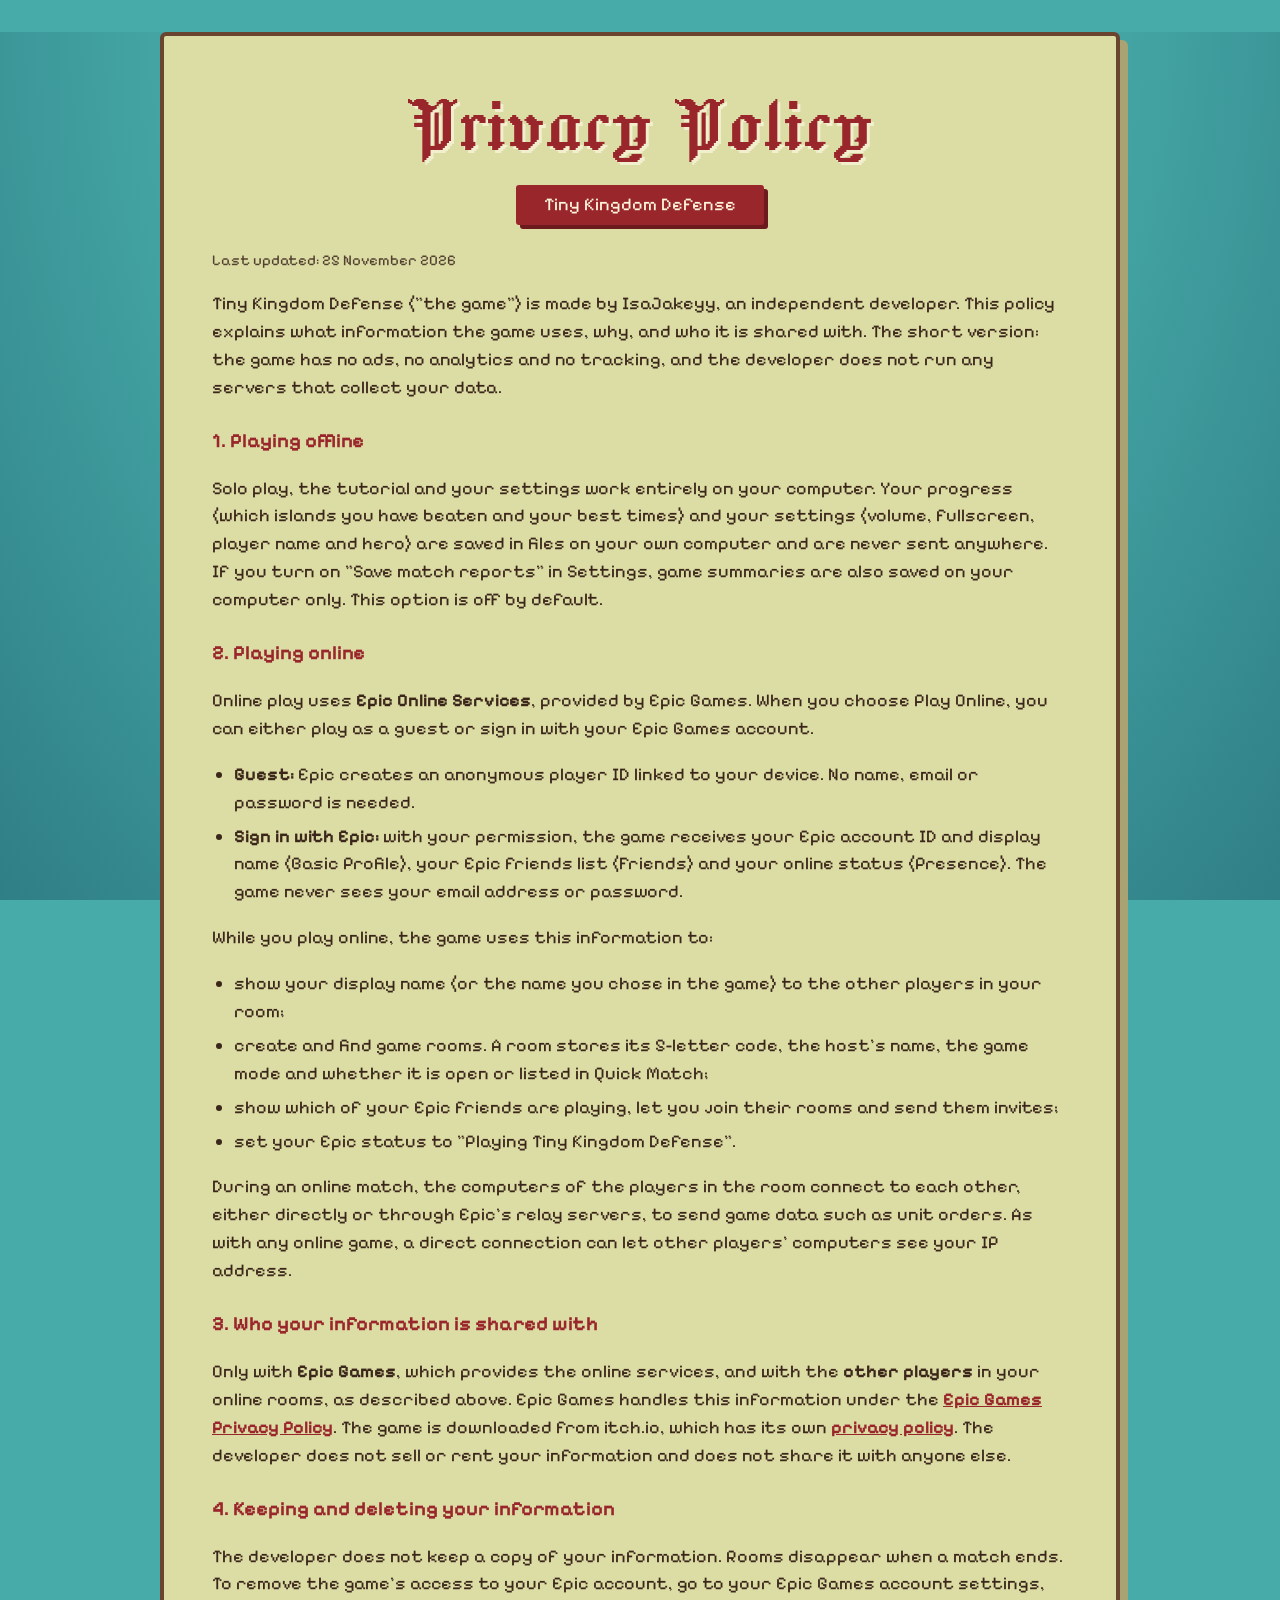
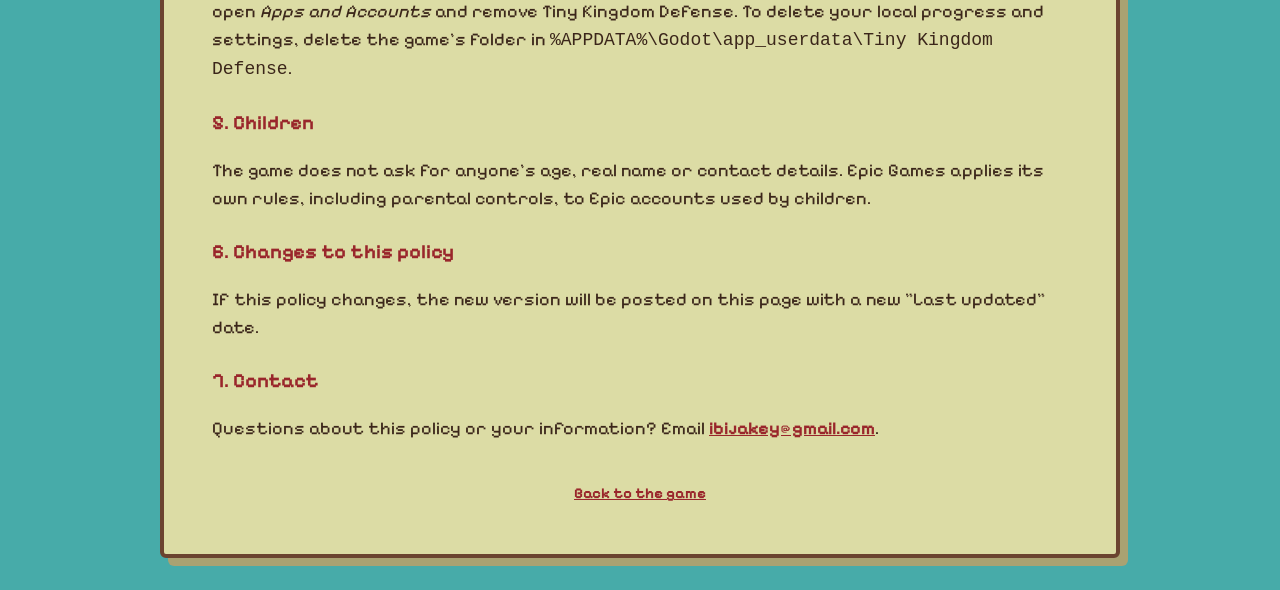
==== privacy.html @ abd17a8c "Add files via upload" ====
<!doctype html>
<html lang="en">
<head>
	<meta charset="utf-8">
	<meta name="viewport" content="width=device-width, initial-scale=1">
	<title>Privacy Policy - Tiny Kingdom Defense</title>
	<meta name="description" content="Privacy policy for Tiny Kingdom Defense.">
	<link rel="icon" href="favicon.ico">
	<link rel="preconnect" href="https://fonts.googleapis.com">
	<link rel="preconnect" href="https://fonts.gstatic.com" crossorigin>
	<link href="https://fonts.googleapis.com/css2?family=Jacquard+24&family=Pixelify+Sans:wght@400;700&display=swap" rel="stylesheet">
	<link rel="stylesheet" href="style.css">
</head>
<body>
<main class="scroll">
	<h1>Privacy Policy</h1>
	<span class="ribbon">Tiny Kingdom Defense</span>
	<p class="small">Last updated: 25 November 2026</p>

	<p>Tiny Kingdom Defense ("the game") is made by IsaJakeyy, an independent developer. This policy explains what
	information the game uses, why, and who it is shared with. The short version: the game has no ads, no
	analytics and no tracking, and the developer does not run any servers that collect your data.</p>

	<h3>1. Playing offline</h3>
	<p>Solo play, the tutorial and your settings work entirely on your computer. Your progress (which islands you
	have beaten and your best times) and your settings (volume, fullscreen, player name and hero) are saved in
	files on your own computer and are never sent anywhere. If you turn on "Save match reports" in Settings, game
	summaries are also saved on your computer only. This option is off by default.</p>

	<h3>2. Playing online</h3>
	<p>Online play uses <strong>Epic Online Services</strong>, provided by Epic Games. When you choose
	Play Online, you can either play as a guest or sign in with your Epic Games account.</p>
	<ul>
		<li><strong>Guest:</strong> Epic creates an anonymous player ID linked to your device. No name, email or
		password is needed.</li>
		<li><strong>Sign in with Epic:</strong> with your permission, the game receives your Epic account ID and
		display name (Basic Profile), your Epic friends list (Friends) and your online status (Presence). The game
		never sees your email address or password.</li>
	</ul>
	<p>While you play online, the game uses this information to:</p>
	<ul>
		<li>show your display name (or the name you chose in the game) to the other players in your room;</li>
		<li>create and find game rooms. A room stores its 5-letter code, the host's name, the game mode and
		whether it is open or listed in Quick Match;</li>
		<li>show which of your Epic friends are playing, let you join their rooms and send them invites;</li>
		<li>set your Epic status to "Playing Tiny Kingdom Defense".</li>
	</ul>
	<p>During an online match, the computers of the players in the room connect to each other, either directly
	or through Epic's relay servers, to send game data such as unit orders. As with any online game, a direct
	connection can let other players' computers see your IP address.</p>

	<h3>3. Who your information is shared with</h3>
	<p>Only with <strong>Epic Games</strong>, which provides the online services, and with the
	<strong>other players</strong> in your online rooms, as described above. Epic Games handles this information
	under the <a href="https://legal.epicgames.com/epicgames/privacy-policy">Epic Games Privacy Policy</a>.
	The game is downloaded from itch.io, which has its own
	<a href="https://itch.io/docs/legal/privacy-policy">privacy policy</a>. The developer does not sell or rent
	your information and does not share it with anyone else.</p>

	<h3>4. Keeping and deleting your information</h3>
	<p>The developer does not keep a copy of your information. Rooms disappear when a match ends. To remove the
	game's access to your Epic account, go to your Epic Games account settings, open <em>Apps and Accounts</em>
	and remove Tiny Kingdom Defense. To delete your local progress and settings, delete the game's folder in
	<code>%APPDATA%\Godot\app_userdata\Tiny Kingdom Defense</code>.</p>

	<h3>5. Children</h3>
	<p>The game does not ask for anyone's age, real name or contact details. Epic Games applies its own rules,
	including parental controls, to Epic accounts used by children.</p>

	<h3>6. Changes to this policy</h3>
	<p>If this policy changes, the new version will be posted on this page with a new "Last updated" date.</p>

	<h3>7. Contact</h3>
	<p>Questions about this policy or your information? Email
	<a href="mailto:ibijakey@gmail.com">ibijakey@gmail.com</a>.</p>

	<footer>
		<a href="index.html">Back to the game</a>
	</footer>
</main>
</body>
</html>
---- style.css ----
/* Tiny Kingdom Defense website. Colours match the game and the itch.io page. */
:root {
	--sea: #47aba9;
	--sea-deep: #2f7f86;
	--parchment: #dcdca5;
	--parchment-dark: #a9a272;
	--ink: #3b261a;
	--red: #99262b;
	--wood: #6b4430;
}
* { box-sizing: border-box; }
html { background: var(--sea); }
body {
	margin: 0;
	background: radial-gradient(ellipse at top, #5bbcb9 0%, var(--sea) 45%, var(--sea-deep) 100%) fixed;
	color: var(--ink);
	font: 18px/1.55 "Pixelify Sans", system-ui, sans-serif;
	min-height: 100vh;
}
.scroll {
	max-width: 960px;
	margin: 32px auto;
	padding: 40px 48px 48px;
	background: var(--parchment);
	border: 4px solid var(--wood);
	border-radius: 6px;
	box-shadow: 8px 8px 0 var(--parchment-dark), 0 0 0 4px var(--parchment) inset;
}
@media (max-width: 1000px) { .scroll { margin: 16px; padding: 24px 20px 32px; } }
h1, h2 {
	font-family: "Jacquard 24", Georgia, serif;
	font-weight: 400;
	color: var(--red);
	line-height: 1.1;
	margin: 0 0 12px;
}
h1 { font-size: clamp(48px, 9vw, 88px); text-align: center; text-shadow: 3px 3px 0 #f2efcf; }
h2 { font-size: 44px; margin-top: 36px; }
h3 { color: var(--red); margin: 24px 0 6px; font-size: 20px; }
.ribbon {
	display: block;
	width: fit-content;
	margin: 0 auto 24px;
	padding: 6px 28px;
	background: var(--red);
	color: #fff6dc;
	border-radius: 3px;
	box-shadow: 4px 4px 0 #6d1a1e;
	text-align: center;
}
a { color: var(--red); font-weight: 700; }
a:hover { color: #c0333a; }
.hero { display: block; width: 100%; height: auto; border: 4px solid var(--wood); border-radius: 4px; image-rendering: pixelated; }
.cta { text-align: center; margin: 28px 0 8px; }
.button {
	display: inline-block;
	padding: 14px 36px;
	background: var(--sea-deep);
	color: #fff;
	text-decoration: none;
	font-size: 24px;
	border: 3px solid #1f5a60;
	border-radius: 6px;
	box-shadow: 0 5px 0 #1f5a60;
}
.button:hover { background: #3a9097; color: #fff; }
.small { font-size: 15px; opacity: 0.85; }
ul { padding-left: 22px; }
li { margin: 6px 0; }
.shots { display: grid; grid-template-columns: repeat(auto-fit, minmax(260px, 1fr)); gap: 16px; margin-top: 16px; }
.shots img { width: 100%; height: auto; border: 3px solid var(--wood); border-radius: 4px; }
footer { text-align: center; margin-top: 40px; font-size: 15px; }
footer a { margin: 0 10px; }
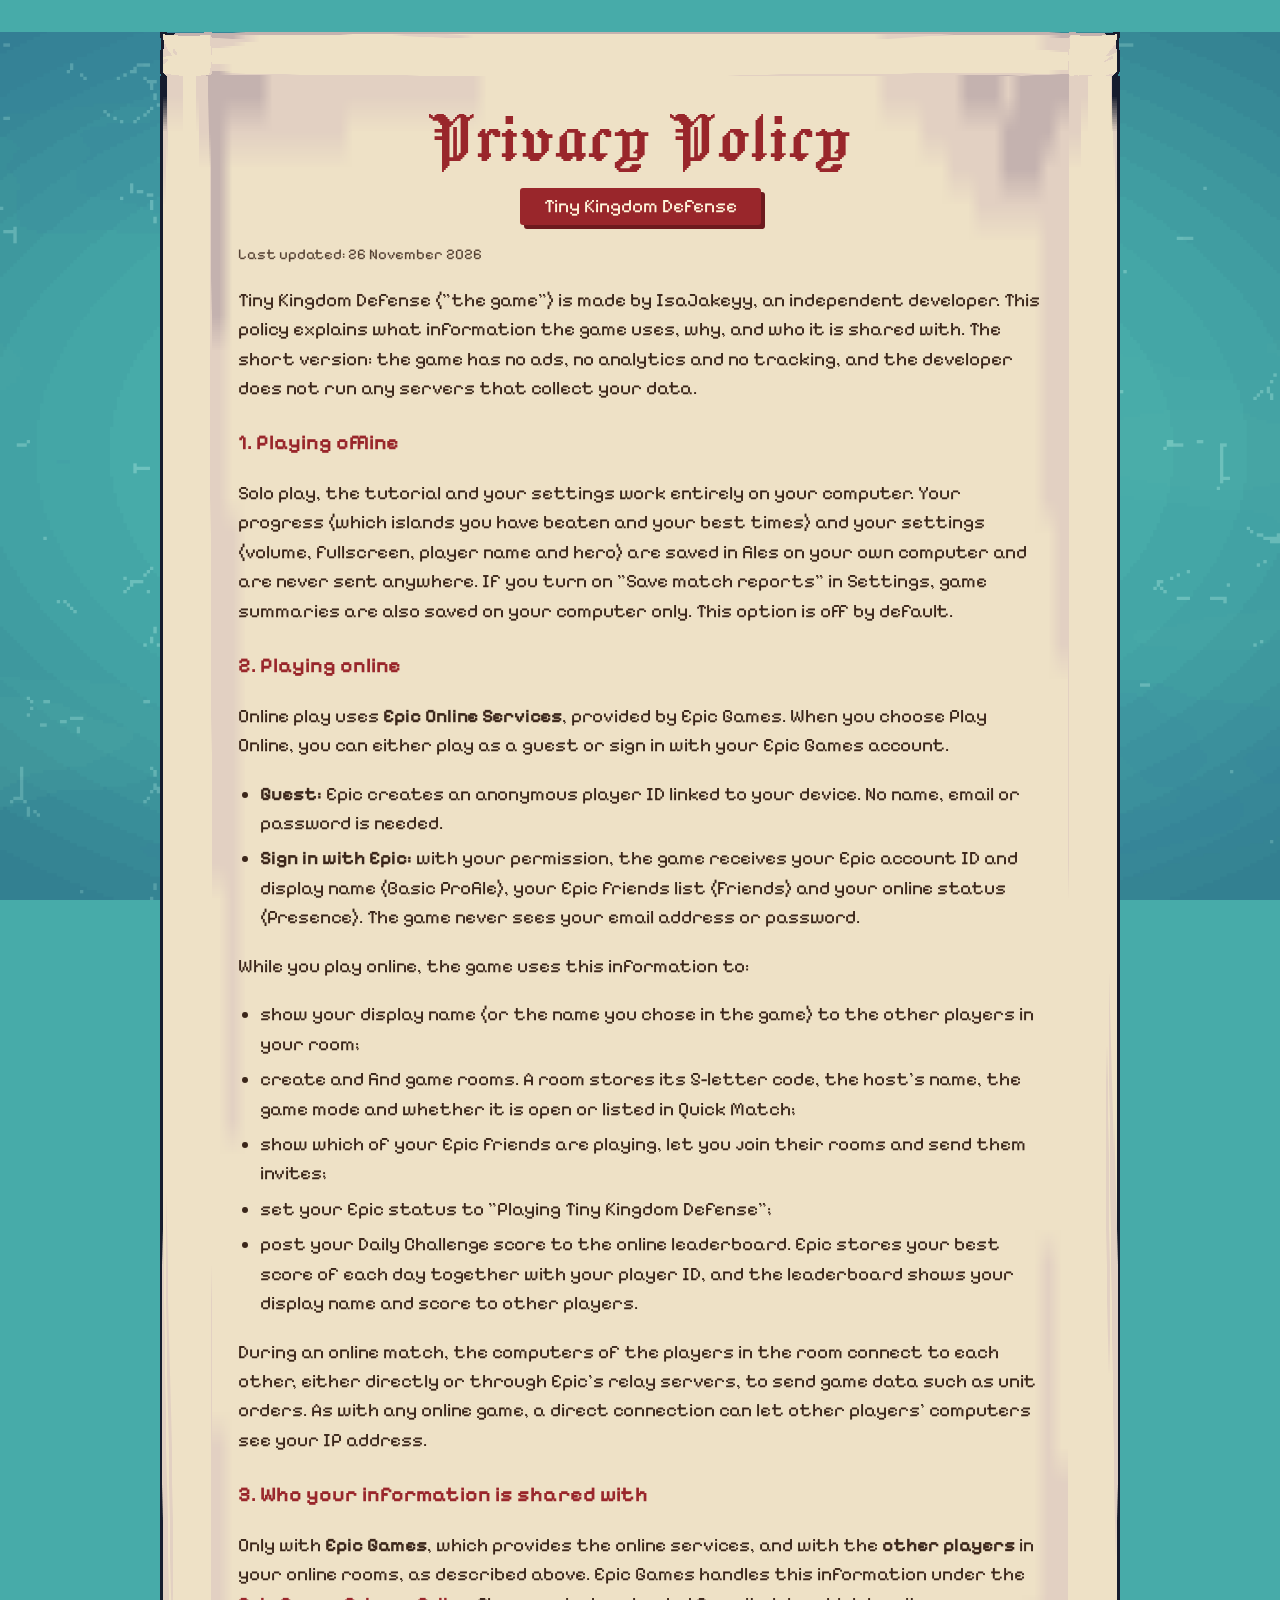
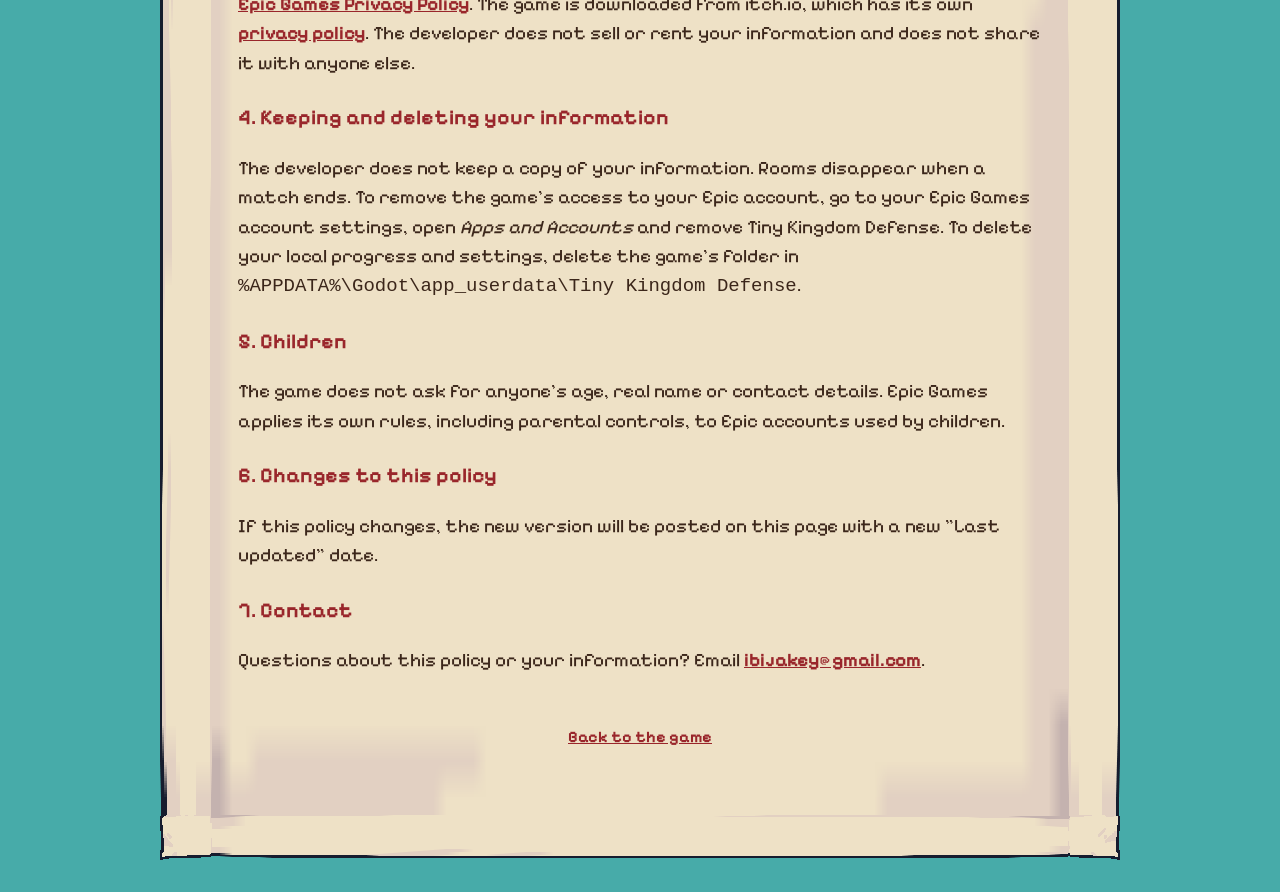
==== commit c85d27bf: "Add files via upload" ====
--- a/privacy.html
+++ b/privacy.html
@@ -15,7 +15,7 @@
 <main class="scroll">
 	<h1>Privacy Policy</h1>
 	<span class="ribbon">Tiny Kingdom Defense</span>
-	<p class="small">Last updated: 25 November 2026</p>
+	<p class="small">Last updated: 26 November 2026</p>
 
 	<p>Tiny Kingdom Defense ("the game") is made by IsaJakeyy, an independent developer. This policy explains what
 	information the game uses, why, and who it is shared with. The short version: the game has no ads, no
@@ -43,7 +43,9 @@
 		<li>create and find game rooms. A room stores its 5-letter code, the host's name, the game mode and
 		whether it is open or listed in Quick Match;</li>
 		<li>show which of your Epic friends are playing, let you join their rooms and send them invites;</li>
-		<li>set your Epic status to "Playing Tiny Kingdom Defense".</li>
+		<li>set your Epic status to "Playing Tiny Kingdom Defense";</li>
+		<li>post your Daily Challenge score to the online leaderboard. Epic stores your best score of each day
+		together with your player ID, and the leaderboard shows your display name and score to other players.</li>
 	</ul>
 	<p>During an online match, the computers of the players in the room connect to each other, either directly
 	or through Epic's relay servers, to send game data such as unit orders. As with any online game, a direct
--- a/style.css
+++ b/style.css
@@ -1,73 +1,281 @@
-/* Tiny Kingdom Defense website. Colours match the game and the itch.io page. */
+/* Tiny Kingdom Defense website.
+   Every frame, button, ribbon, sprite and island is real Tiny Swords pack art (Pixel Frog),
+   stitched/rendered from the game (TinySwords/tests/web_export.tscn). Colours match the game. */
 :root {
 	--sea: #47aba9;
-	--sea-deep: #2f7f86;
+	--sea-deep: #2b7177;
+	--cream: #f4ecd2;
 	--parchment: #dcdca5;
 	--parchment-dark: #a9a272;
 	--ink: #3b261a;
 	--red: #99262b;
-	--wood: #6b4430;
+	--red-dark: #6d1a1e;
+	--gold: #f0c75e;
+	--slate-text: #ece6d6;
 }
 * { box-sizing: border-box; }
-html { background: var(--sea); }
+html { background: var(--sea); scroll-behavior: smooth; }
 body {
 	margin: 0;
-	background: radial-gradient(ellipse at top, #5bbcb9 0%, var(--sea) 45%, var(--sea-deep) 100%) fixed;
 	color: var(--ink);
-	font: 18px/1.55 "Pixelify Sans", system-ui, sans-serif;
-	min-height: 100vh;
-}
+	font: 19px/1.55 "Pixelify Sans", system-ui, sans-serif;
+	background: var(--sea) url("images/sea.png") center top / cover fixed;
+	overflow-x: hidden;
+}
+img { image-rendering: pixelated; }
+a { color: var(--red); font-weight: 700; }
+a:hover { color: #c0333a; }
+h1, h2, h3 { font-weight: 400; margin: 0; }
+
+/* ---------- pack 9-slice pieces ---------- */
+.paper {
+	border: solid transparent;
+	border-width: 44px 52px 45px 52px;
+	border-image: url("images/ui/paper.png") 44 52 45 52 fill / 44px 52px 45px 52px;
+	padding: 4px 6px;
+}
+.slate {
+	border: solid transparent;
+	border-width: 44px 55px 43px 55px;
+	border-image: url("images/ui/special.png") 44 55 43 55 fill / 44px 55px 43px 55px;
+	color: var(--slate-text);
+	padding: 8px 10px;
+}
+.wood {
+	border: solid transparent;
+	border-width: 85px 84px 103px 84px;
+	border-image: url("images/ui/wood.png") 85 84 103 84 fill / 85px 84px 103px 84px;
+}
+.ribbon-blue, .ribbon-red {
+	display: inline-block;
+	height: 103px;
+	line-height: 86px;
+	padding: 0 18px;
+	border: solid transparent;
+	border-width: 0 97px 0 98px;
+	border-image: url("images/ui/ribbon_blue.png") 0 97 0 98 fill / 0 97px 0 98px;
+	white-space: nowrap;
+}
+.ribbon-red { border-image-source: url("images/ui/ribbon_red.png"); }
+.ribbon-small { transform: scale(0.62); transform-origin: center; margin: -20px -40px; }
+
+/* Pack button, its frame drawn at exactly half size (crisp pixels, sensible height). */
+.btn {
+	display: inline-block;
+	min-width: 200px;
+	padding: 4px 30px 12px;
+	border: solid transparent;
+	border-width: 24px 23px;
+	border-image: url("images/ui/btn_blue.png") 47 45 47 45 fill / 24px 23px;
+	color: #fff;
+	text-decoration: none;
+	text-align: center;
+	font-size: 32px;
+	line-height: 1.2;
+	font-weight: 700;
+	text-shadow: 0 3px 0 #1d3f56, 2px 0 0 #1d3f56, -2px 0 0 #1d3f56, 0 -2px 0 #1d3f56;
+	transition: transform 0.12s, filter 0.12s;
+}
+.btn:hover { color: #fffbe2; filter: brightness(1.12); transform: scale(1.05); }
+.btn:active { border-image-source: url("images/ui/btn_blue_down.png"); border-image-slice: 36 50 49 50 fill; padding: 10px 30px 6px; }
+.btn.small-btn { font-size: 22px; min-width: 0; padding: 0 16px 8px; }
+.btn.red { border-image-source: url("images/ui/btn_red.png"); text-shadow: 0 3px 0 #5b1418, 2px 0 0 #5b1418, -2px 0 0 #5b1418, 0 -2px 0 #5b1418; }
+
+/* Big pixel titles: red with a cream outline, like the game's logo. */
+.title-text {
+	font-family: "Jacquard 24", Georgia, serif;
+	color: var(--red);
+	text-shadow:
+		3px 0 0 var(--cream), -3px 0 0 var(--cream), 0 3px 0 var(--cream), 0 -3px 0 var(--cream),
+		3px 3px 0 var(--cream), -3px 3px 0 var(--cream), 3px -3px 0 var(--cream), -3px -3px 0 var(--cream),
+		0 9px 0 rgba(10, 40, 48, 0.35);
+}
+.light-text { color: #fffbea; text-shadow: 0 2px 0 rgba(20, 30, 40, 0.65), 2px 0 0 rgba(20, 30, 40, 0.4), -2px 0 0 rgba(20, 30, 40, 0.4); }
+
+/* ---------- animated pack sprites ----------
+   <i class="sp" style="--img:url(...); --n:frames; --w:frame px; --h:frame px; --t:loop time"> */
+.sp {
+	display: block;
+	width: var(--w);
+	height: var(--h);
+	background: var(--img) 0 0 / calc(var(--n) * 100%) 100% no-repeat;
+	image-rendering: pixelated;
+	animation: sp var(--t, 1s) steps(var(--n), jump-none) infinite;
+	animation-delay: var(--d, 0s);
+	pointer-events: none;
+}
+@keyframes sp { to { background-position-x: 100%; } }
+.flip { transform: scaleX(-1); }
+
+/* A floating island with things standing on it. Children are placed with --x/--y (feet). */
+.isle { position: relative; display: inline-block; animation: bob 4.4s ease-in-out infinite; animation-delay: var(--bob, 0s); }
+.isle > img.ground { display: block; }
+.isle > .on { position: absolute; left: var(--x); top: var(--y); transform: translate(-50%, -100%); }
+.isle > .on.flip { transform: translate(-50%, -100%) scaleX(-1); }
+@keyframes bob { 50% { transform: translateY(-8px); } }
+
+/* ---------- hero ---------- */
+.hero {
+	position: relative;
+	min-height: clamp(640px, 100vh, 1080px);
+	display: grid;
+	place-items: center;
+	padding: 90px 16px 60px;
+	background: url("images/hero_bg.png") center / cover no-repeat;
+	overflow: hidden;
+}
+.hero::after {  /* soft fade into the page sea */
+	content: "";
+	position: absolute;
+	inset: auto 0 0 0;
+	height: 120px;
+	background: linear-gradient(transparent, rgba(43, 113, 119, 0.35));
+	pointer-events: none;
+}
+.topnav {
+	position: absolute;
+	top: 18px;
+	left: 50%;
+	transform: translateX(-50%);
+	display: flex;
+	gap: 26px;
+	z-index: 3;
+	font-size: 20px;
+}
+.topnav a { white-space: nowrap; color: #fffbea; text-decoration: none; font-weight: 700; text-shadow: 0 2px 0 rgba(20, 30, 40, 0.7); }
+.topnav a:hover { color: var(--gold); }
+.hero-inner { position: relative; z-index: 2; text-align: center; }
+.logo { display: flex; flex-direction: column; align-items: center; animation: bob 3.6s ease-in-out infinite; }
+.logo-top { font-size: clamp(64px, 11vw, 168px); line-height: 0.9; }
+.logo-sub { margin-top: -6px; font-family: "Jacquard 24", Georgia, serif; font-size: 72px; color: var(--red); }
+.tagline { margin: 22px 0 0; font-size: 24px; color: #fff6dc; transform: scale(0.85); }
+.cta-row { margin-top: 6px; }
+.hero-note { margin: 0; font-size: 20px; }
+.clouds { position: absolute; inset: 0; pointer-events: none; z-index: 1; }
+.cloud { position: absolute; left: -620px; opacity: 0.55; animation: drift linear infinite; }
+.cloud.c1 { top: 6%; animation-duration: 95s; }
+.cloud.c2 { top: 44%; animation-duration: 120s; animation-delay: -60s; }
+.cloud.c3 { top: 72%; animation-duration: 105s; animation-delay: -30s; }
+@keyframes drift { to { transform: translateX(calc(100vw + 700px)); } }
+.duck { position: absolute; z-index: 1; top: 13%; left: 62%; animation: paddle 16s ease-in-out infinite; }
+@keyframes paddle { 50% { transform: translateX(120px); } }
+
+/* ---------- page sections ---------- */
+section { position: relative; padding: 70px 16px; }
+.wrap { max-width: 1140px; margin: 0 auto; }
+.section-title { text-align: center; margin-bottom: 36px; }
+.section-title h2 { font-size: clamp(48px, 7vw, 84px); line-height: 1; }
+.section-title p { margin: 10px auto 0; max-width: 700px; font-size: 21px; }
+
+.trailer { text-align: center; }
+.trailer .wood { display: inline-block; max-width: 100%; }
+.trailer img { display: block; width: 100%; max-width: 960px; height: auto; }
+
+.features { display: grid; grid-template-columns: repeat(3, minmax(0, 1fr)); gap: 22px; }
+.feature { text-align: center; }
+.feature .art { height: 150px; display: flex; align-items: flex-end; justify-content: center; margin-bottom: 4px; }
+.feature h3 { font-family: "Jacquard 24", Georgia, serif; font-size: 40px; color: var(--red); line-height: 1; }
+.feature p { margin: 8px 0 0; font-size: 18px; }
+.avatars { display: flex; flex-wrap: wrap; gap: 4px; }
+.avatars img { width: 52px; height: 52px; }
+
+/* Daily Challenge */
+.daily { display: grid; grid-template-columns: minmax(0, 1fr) minmax(0, 1.6fr); gap: 26px; align-items: start; }
+.today h3 { color: var(--gold); font-size: 22px; letter-spacing: 1px; }
+.today .mode { font-family: "Jacquard 24", Georgia, serif; font-size: 64px; line-height: 1; color: #fff; margin: 6px 0 4px; }
+.today .twist { color: var(--gold); font-weight: 700; }
+.today p { margin: 8px 0; }
+.today .count { font-size: 30px; color: #fff; }
+.modes { display: grid; grid-template-columns: repeat(3, 1fr); gap: 14px; }
+.mode-card { text-align: center; }
+.mode-card button { all: unset; cursor: zoom-in; display: block; }
+.mode-card img.shot { width: 100%; height: auto; aspect-ratio: 16 / 10; object-fit: cover; border: 4px solid #1d2026; border-radius: 4px; box-shadow: 0 4px 0 rgba(0, 0, 0, 0.35); }
+.mode-card h4 { margin: 10px 0 2px; font-family: "Jacquard 24", Georgia, serif; font-weight: 400; font-size: 36px; color: #fff; }
+.mode-card p { margin: 0; font-size: 16px; color: var(--slate-text); }
+.mode-card.is-today img.shot { border-color: var(--gold); }
+.mode-card .today-tag { display: inline-block; margin-top: 6px; padding: 2px 10px; border-radius: 3px; background: var(--gold); color: var(--ink); font-size: 14px; font-weight: 700; visibility: hidden; }
+.mode-card.is-today .today-tag { visibility: visible; }
+
+/* Heroes */
+.heroes { display: grid; grid-template-columns: repeat(4, minmax(0, 1fr)); gap: 10px; text-align: center; }
+.hero-card .isle { margin-top: 40px; max-width: 100%; }
+.hero-card .isle > img.ground { max-width: 100%; height: auto; }
+.hero-card .name { margin: -26px auto 0; position: relative; z-index: 2; font-family: "Jacquard 24", Georgia, serif; font-size: 50px; color: #fff6dc; text-shadow: 0 3px 0 var(--red-dark); }
+.hero-card p { margin: -10px 6px 0; font-size: 17px; }
+.hero-card .abil { color: #fffbea; font-weight: 700; font-size: 16px; margin-top: 6px; }
+
+/* Screenshots */
+.gallery { display: grid; grid-template-columns: repeat(3, 1fr); gap: 18px; }
+.gallery button { all: unset; cursor: zoom-in; display: block; }
+.gallery img { display: block; width: 100%; height: auto; border: 4px solid var(--ink); border-radius: 4px; box-shadow: 6px 6px 0 rgba(20, 40, 48, 0.35); transition: transform 0.15s; }
+.gallery button:hover img, .mode-card button:hover img.shot { transform: translateY(-4px) rotate(-0.5deg); }
+.gallery figcaption { margin-top: 6px; text-align: center; font-size: 17px; }
+
+dialog.lightbox { border: 0; padding: 0; background: transparent; max-width: 96vw; }
+dialog.lightbox::backdrop { background: rgba(10, 25, 30, 0.82); }
+dialog.lightbox img { display: block; max-width: 94vw; max-height: 86vh; border: 4px solid var(--ink); border-radius: 4px; }
+dialog.lightbox p { margin: 8px 0 0; text-align: center; color: #fffbea; }
+
+/* Together */
+.together { display: grid; grid-template-columns: repeat(3, 1fr); gap: 22px; }
+
+/* Final call to action: the duel island */
+.finale { text-align: center; padding-bottom: 40px; }
+.finale .isle { margin: 120px auto 0; }
+
+footer { text-align: center; padding: 30px 16px 40px; font-size: 16px; }
+footer a { margin: 0 12px; color: #fffbea; text-shadow: 0 2px 0 rgba(20, 30, 40, 0.6); }
+footer p { margin: 10px 0 0; }
+
+/* ---------- smaller screens ---------- */
+@media (max-width: 1000px) {
+	.features, .together { grid-template-columns: 1fr 1fr; }
+	.daily { grid-template-columns: 1fr; }
+	.heroes { grid-template-columns: 1fr 1fr; row-gap: 30px; }
+	.gallery { grid-template-columns: 1fr 1fr; }
+}
+@media (max-width: 640px) {
+	body { font-size: 17px; }
+	.topnav { gap: 12px; font-size: 14px; white-space: nowrap; }
+	.features, .together, .modes, .gallery { grid-template-columns: 1fr; }
+	.logo-top { font-size: clamp(40px, 13vw, 90px); }
+	/* Ribbons at exactly half size on phones. */
+	.ribbon-blue:not(.ribbon-small), .ribbon-red:not(.ribbon-small) {
+		height: 52px;
+		line-height: 44px;
+		padding: 0 6px;
+		border-width: 0 48px 0 49px;
+		border-image-width: 0 48px 0 49px;
+	}
+	.logo-sub { font-size: 38px; }
+	.tagline { font-size: 15px; transform: none; }
+	.tagline .opt { display: none; }
+	.btn { min-width: 0; font-size: 26px; }
+	.hero-note { font-size: 16px; }
+	.wood { border-width: 42px 42px 52px 42px; border-image-width: 42px 42px 52px 42px; }
+	.paper { border-width: 30px 34px 30px 34px; border-image-width: 30px 34px 30px 34px; }
+	.slate { border-width: 30px 36px 30px 36px; border-image-width: 30px 36px 30px 36px; }
+	.heroes .isle, .finale .isle { transform: scale(0.8); }
+}
+@media (prefers-reduced-motion: reduce) {
+	*, *::before, *::after { animation: none !important; transition: none !important; }
+	html { scroll-behavior: auto; }
+}
+
+/* ---------- simple text pages (privacy policy) ---------- */
 .scroll {
 	max-width: 960px;
 	margin: 32px auto;
-	padding: 40px 48px 48px;
-	background: var(--parchment);
-	border: 4px solid var(--wood);
-	border-radius: 6px;
-	box-shadow: 8px 8px 0 var(--parchment-dark), 0 0 0 4px var(--parchment) inset;
-}
-@media (max-width: 1000px) { .scroll { margin: 16px; padding: 24px 20px 32px; } }
-h1, h2 {
-	font-family: "Jacquard 24", Georgia, serif;
-	font-weight: 400;
-	color: var(--red);
-	line-height: 1.1;
-	margin: 0 0 12px;
-}
-h1 { font-size: clamp(48px, 9vw, 88px); text-align: center; text-shadow: 3px 3px 0 #f2efcf; }
-h2 { font-size: 44px; margin-top: 36px; }
-h3 { color: var(--red); margin: 24px 0 6px; font-size: 20px; }
-.ribbon {
-	display: block;
-	width: fit-content;
-	margin: 0 auto 24px;
-	padding: 6px 28px;
-	background: var(--red);
-	color: #fff6dc;
-	border-radius: 3px;
-	box-shadow: 4px 4px 0 #6d1a1e;
-	text-align: center;
-}
-a { color: var(--red); font-weight: 700; }
-a:hover { color: #c0333a; }
-.hero { display: block; width: 100%; height: auto; border: 4px solid var(--wood); border-radius: 4px; image-rendering: pixelated; }
-.cta { text-align: center; margin: 28px 0 8px; }
-.button {
-	display: inline-block;
-	padding: 14px 36px;
-	background: var(--sea-deep);
-	color: #fff;
-	text-decoration: none;
-	font-size: 24px;
-	border: 3px solid #1f5a60;
-	border-radius: 6px;
-	box-shadow: 0 5px 0 #1f5a60;
-}
-.button:hover { background: #3a9097; color: #fff; }
+	padding: 20px 26px 26px;
+	border: solid transparent;
+	border-width: 44px 52px 45px 52px;
+	border-image: url("images/ui/paper.png") 44 52 45 52 fill / 44px 52px 45px 52px;
+}
+.scroll h1 { font-family: "Jacquard 24", Georgia, serif; font-size: clamp(48px, 8vw, 80px); color: var(--red); text-align: center; line-height: 1.05; }
+.scroll h3 { color: var(--red); margin: 24px 0 6px; font-size: 21px; font-weight: 700; }
+.scroll .ribbon { display: block; width: fit-content; margin: 8px auto 18px; padding: 4px 24px; background: var(--red); color: #fff6dc; border-radius: 3px; box-shadow: 4px 4px 0 var(--red-dark); }
+.scroll footer a { color: var(--red); text-shadow: none; }
 .small { font-size: 15px; opacity: 0.85; }
 ul { padding-left: 22px; }
 li { margin: 6px 0; }
-.shots { display: grid; grid-template-columns: repeat(auto-fit, minmax(260px, 1fr)); gap: 16px; margin-top: 16px; }
-.shots img { width: 100%; height: auto; border: 3px solid var(--wood); border-radius: 4px; }
-footer { text-align: center; margin-top: 40px; font-size: 15px; }
-footer a { margin: 0 10px; }
+@media (max-width: 640px) { .scroll { margin: 12px; padding: 6px 4px 10px; border-width: 30px 34px; border-image-width: 30px 34px; } }
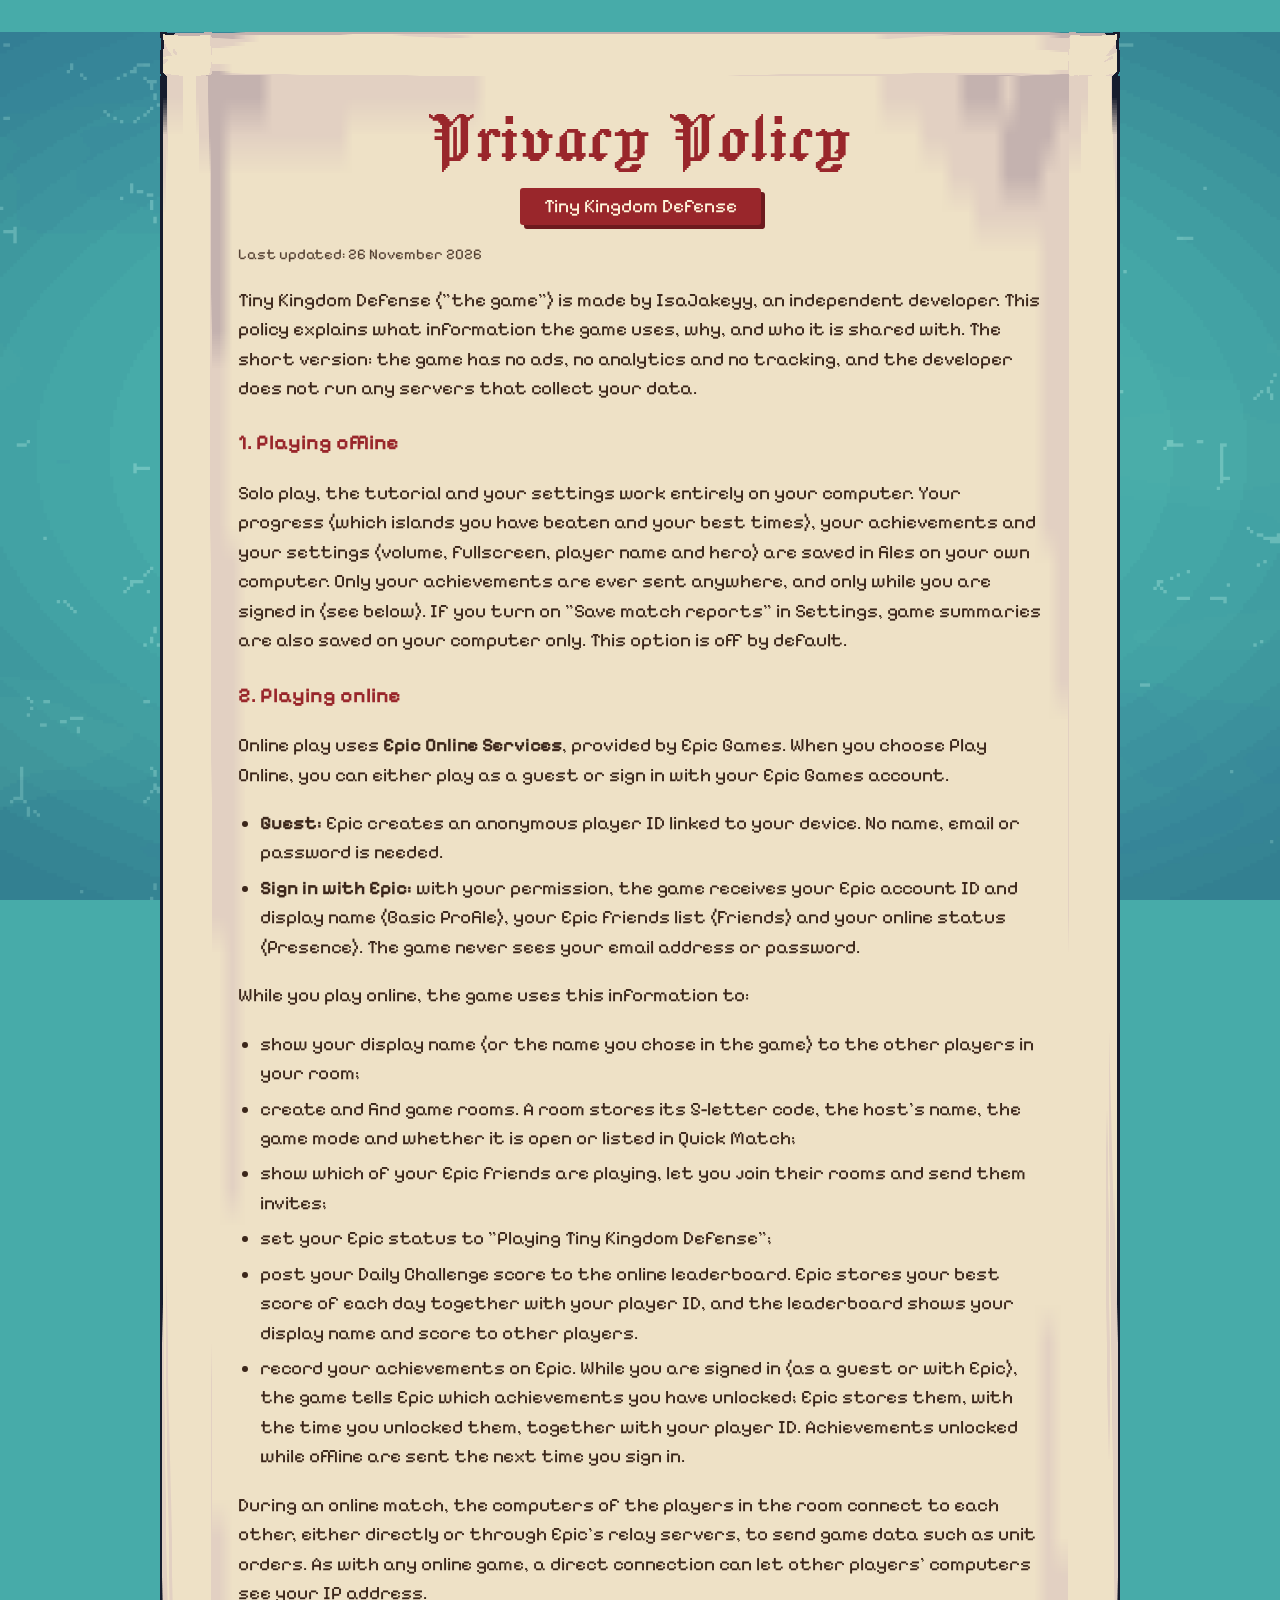
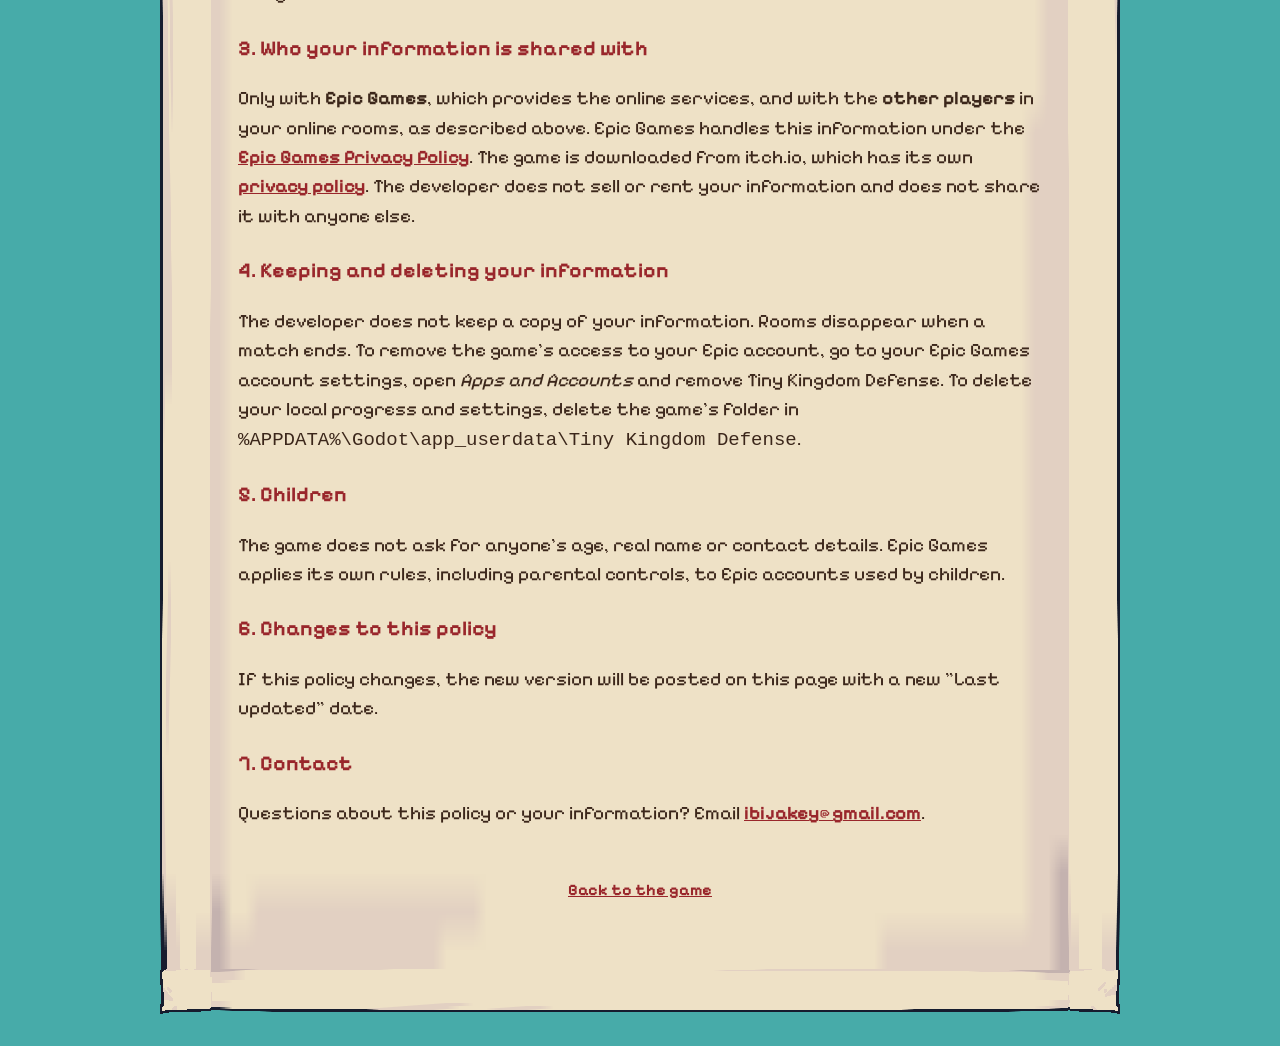
==== commit b765c951: "Add files via upload" ====
--- a/privacy.html
+++ b/privacy.html
@@ -23,8 +23,9 @@
 
 	<h3>1. Playing offline</h3>
 	<p>Solo play, the tutorial and your settings work entirely on your computer. Your progress (which islands you
-	have beaten and your best times) and your settings (volume, fullscreen, player name and hero) are saved in
-	files on your own computer and are never sent anywhere. If you turn on "Save match reports" in Settings, game
+	have beaten and your best times), your achievements and your settings (volume, fullscreen, player name and
+	hero) are saved in files on your own computer. Only your achievements are ever sent anywhere, and only while
+	you are signed in (see below). If you turn on "Save match reports" in Settings, game
 	summaries are also saved on your computer only. This option is off by default.</p>
 
 	<h3>2. Playing online</h3>
@@ -46,6 +47,9 @@
 		<li>set your Epic status to "Playing Tiny Kingdom Defense";</li>
 		<li>post your Daily Challenge score to the online leaderboard. Epic stores your best score of each day
 		together with your player ID, and the leaderboard shows your display name and score to other players.</li>
+		<li>record your achievements on Epic. While you are signed in (as a guest or with Epic), the game tells Epic
+		which achievements you have unlocked; Epic stores them, with the time you unlocked them, together with your
+		player ID. Achievements unlocked while offline are sent the next time you sign in.</li>
 	</ul>
 	<p>During an online match, the computers of the players in the room connect to each other, either directly
 	or through Epic's relay servers, to send game data such as unit orders. As with any online game, a direct
--- a/style.css
+++ b/style.css
@@ -179,6 +179,28 @@
 .avatars { display: flex; flex-wrap: wrap; gap: 4px; }
 .avatars img { width: 52px; height: 52px; }
 
+/* Playable mini-game ("Defend this page!", game.js) */
+.play { padding-top: 50px; }
+.play-stage { position: relative; cursor: url("images/game/cursor_hand.png") 22 8, pointer; }
+.play-stage canvas { display: block; width: 100%; touch-action: manipulation; -webkit-user-select: none; user-select: none; }
+.play-overlay { position: absolute; inset: 0; display: grid; place-items: center; padding: 8px; cursor: auto; }
+.play-overlay[hidden], .play-controls [hidden] { display: none; }
+.play-panel { max-width: 540px; text-align: center; animation: pop 0.25s ease-out; }
+.play-panel h3 { font-family: "Jacquard 24", Georgia, serif; font-size: 52px; line-height: 1; color: var(--red); }
+.play-panel p { margin: 10px 0 14px; font-size: 18px; }
+.play-panel .new-best { color: var(--red); font-weight: 700; }
+.play-btns { display: flex; flex-wrap: wrap; gap: 10px; justify-content: center; }
+.play-btns .btn, .play-controls .btn { font-family: inherit; cursor: pointer; }
+.play-controls { text-align: center; min-height: 64px; margin-top: 4px; }
+.play-controls .btn:disabled { filter: grayscale(0.8) brightness(0.85); transform: none; cursor: default; }
+@keyframes pop { from { transform: scale(0.8); opacity: 0; } }
+@media (max-width: 640px) {
+	.play-overlay { position: relative; inset: auto; margin-top: -30px; padding: 0; }  /* panel goes under the island */
+	.play-panel h3 { font-size: 40px; }
+	.play-panel p { font-size: 16px; }
+}
+.cta-row { display: flex; flex-wrap: wrap; justify-content: center; gap: 4px 14px; }
+
 /* Daily Challenge */
 .daily { display: grid; grid-template-columns: minmax(0, 1fr) minmax(0, 1.6fr); gap: 26px; align-items: start; }
 .today h3 { color: var(--gold); font-size: 22px; letter-spacing: 1px; }
@@ -236,7 +258,7 @@
 }
 @media (max-width: 640px) {
 	body { font-size: 17px; }
-	.topnav { gap: 12px; font-size: 14px; white-space: nowrap; }
+	.topnav { left: 8px; right: 8px; transform: none; flex-wrap: wrap; justify-content: center; gap: 2px 14px; font-size: 14px; }
 	.features, .together, .modes, .gallery { grid-template-columns: 1fr; }
 	.logo-top { font-size: clamp(40px, 13vw, 90px); }
 	/* Ribbons at exactly half size on phones. */
